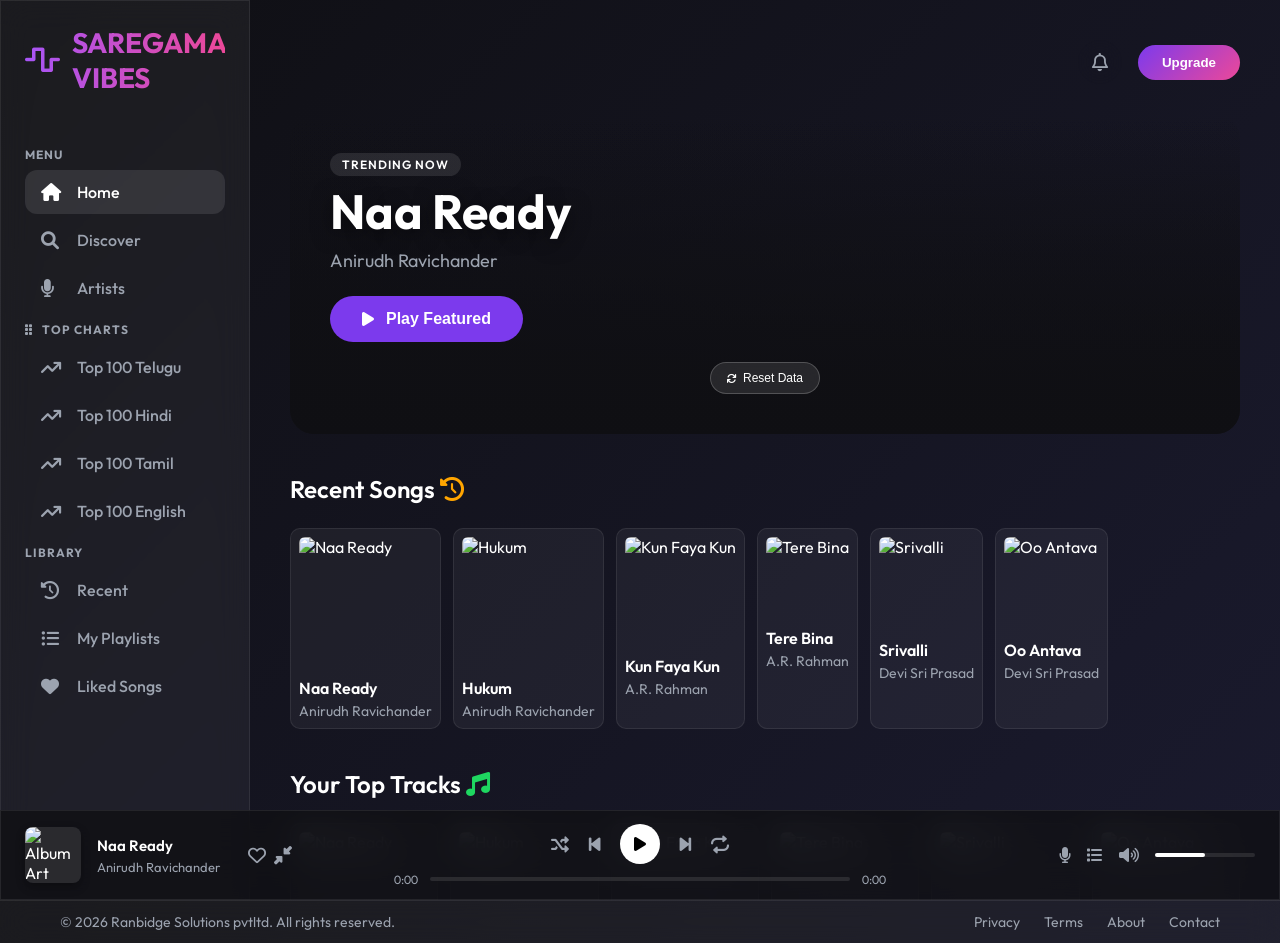
==== ind.html @ a515fdd2 "Add files via upload" ====
<!DOCTYPE html>
<html lang="en">

<head>
    <meta charset="UTF-8">
    <meta name="viewport" content="width=device-width, initial-scale=1.0">
    <title>VIBES | Premium Music Experience</title>
    <meta name="description" content="SAREGAMA VIBES is a beautiful, premium music streaming platform with modern design.">
    <link rel="stylesheet" href="style.css">
    <link href="https://fonts.googleapis.com/css2?family=Outfit:wght@300;400;500;600;700&display=swap" rel="stylesheet">
    <link href="https://cdnjs.cloudflare.com/ajax/libs/font-awesome/6.0.0/css/all.min.css" rel="stylesheet">
</head>

<body>
    <!-- Sidebar Overlay for Mobile -->
    <div class="sidebar-overlay" id="sidebarOverlay" onclick="toggleMobileSidebar()"></div>
    
    <div class="app-container">
        <!-- Sidebar -->
        <aside class="sidebar glass-panel">
            <div class="logo">
                <i class="fa-solid fa-wave-square"></i>
                <span>SAREGAMA VIBES</span>
            </div>

            <nav class="main-nav">
                <h3>Menu</h3>
                <ul>
                    <li class="nav-item active" data-target="home"><i class="fa-solid fa-house"></i> Home</li>
                    <li class="nav-item" data-target="search"><i class="fa-solid fa-magnifying-glass"></i> Discover</li>
                    <li class="nav-item" data-target="artists"><i class="fa-solid fa-microphone"></i> Artists</li>
                </ul>

                <h3 class="draggable-section">
                    <i class="fa-solid fa-grip-vertical drag-handle"></i>
                    Top Charts
                </h3>
                <ul>
                    <li class="nav-item" data-target="chart-telugu"><i class="fa-solid fa-arrow-trend-up"></i> Top 100
                        Telugu</li>
                    <li class="nav-item" data-target="chart-hindi"><i class="fa-solid fa-arrow-trend-up"></i> Top 100
                        Hindi</li>
                    <li class="nav-item" data-target="chart-tamil"><i class="fa-solid fa-arrow-trend-up"></i> Top 100
                        Tamil</li>
                    <li class="nav-item" data-target="chart-english"><i class="fa-solid fa-arrow-trend-up"></i> Top 100
                        English</li>
                </ul>

                <h3>Library</h3>
                <ul>
                    <li class="nav-item" data-target="recent"><i class="fa-solid fa-clock-rotate-left"></i> Recent</li>
                    <li class="nav-item" data-target="playlists"><i class="fa-solid fa-list-ul"></i> My Playlists</li>
                    <li class="nav-item" data-target="liked-songs"><i class="fa-solid fa-heart"></i> Liked Songs</li>
                </ul>
            </nav>

            <div class="sidebar-bottom" id="sidebar-bottom" style="display: none;">
                <div class="user-profile" id="user-profile-btn" onclick="openProfileModal()">
                    <div class="avatar" id="user-avatar">
                        <i class="fa-solid fa-user-check"></i>
                    </div>
                    <span id="user-name">Profile</span>
                </div>
            </div>
        </aside>

        <!-- Main Content -->
        <main class="main-content">
            <header class="top-bar">
                <div style="flex-grow: 1;"></div>
                <div class="header-actions">
                    <button class="icon-btn glass-panel"><i class="fa-regular fa-bell"></i></button>
                    <button class="btn-primary">Upgrade</button>
                </div>
            </header>

            <!-- VIEWS -->

            <!-- HOME VIEW -->
            <div id="view-home" class="view-section active">
                <div class="hero-section"
                    style="background-image: url('https://images.unsplash.com/photo-1614613535308-eb5fbd3d2c17?ixlib=rb-4.0.3&auto=format&fit=crop&w=1200&q=80'); background-size: cover; background-position: center;">
                    <div class="hero-content">
                        <span class="tag">Trending Now</span>
                        <h1 id="hero-title">Husn</h1>
                        <p id="hero-artist">Anuv Jain</p>
                        <div class="hero-buttons">
                            <button class="btn-play-large" onclick="playSongById(18)"><i class="fa-solid fa-play"></i>
                                Play Featured</button>
                        </div>
                        <div class="reset-button-container">
                            <button class="reset-data-btn" onclick="resetData()">
                                <i class="fa-solid fa-refresh"></i>
                                Reset Data
                            </button>
                        </div>
                    </div>
                </div>

                <section class="explore-section">
                    <div class="section-header">
                        <h2>Recent Songs <i class="fa-solid fa-clock-rotate-left" style="color: #ffa500;"></i></h2>
                    </div>
                    <div class="horizontal-scroll-grid" id="recent-songs-grid">
                        <!-- Recent tracks injected via JS -->
                    </div>
                </section>

                <section class="explore-section">
                    <div class="section-header">
                        <h2>Your Top Tracks <i class="fa-solid fa-music" style="color: #1ed760;"></i></h2>
                    </div>
                    <div class="track-grid" id="home-track-grid">
                        <!-- Tracks injected via JS -->
                    </div>
                </section>

                <section class="explore-section">
                    <div class="section-header">
                        <h2>Top Artists <i class="fa-solid fa-fire" style="color: #ff4d4d;"></i></h2>
                    </div>
                    <div class="horizontal-scroll-grid artist-scroll-grid" id="top-artists-grid">
                        <!-- Artists injected via JS -->
                    </div>
                </section>

                <section class="explore-section">
                    <div class="section-header">
                        <h2>All Original Songs <i class="fa-solid fa-music" style="color: #10b981;"></i></h2>
                    </div>
                    <div class="track-grid" id="all-original-songs-grid">
                        <!-- All original songs injected via JS -->
                    </div>
                </section>
            </div>

            <!-- SEARCH / DISCOVER VIEW -->
            <div id="view-search" class="view-section">

                <!-- Search Bar -->
                <section class="search-section">
                    <div class="search-container">
                        <div class="search-input-wrapper">
                            <i class="fa-solid fa-search search-icon"></i>
                            <input type="text" id="search-input" placeholder="Search for songs, artists, or albums..." class="search-input">
                            <button id="clear-search" class="clear-search-btn" style="display: none;">
                                <i class="fa-solid fa-times"></i>
                            </button>
                        </div>
                    </div>
                </section>

                <section class="explore-section" id="discover-recommendations">
                    <div class="section-header">
                        <h2>Recommended For You <i class="fa-solid fa-wand-magic-sparkles" style="color: #a855f7;"></i>
                        </h2>
                    </div>
                    <div class="horizontal-scroll-grid" id="recommended-grid">
                        <!-- Tracks injected via JS -->
                    </div>
                </section>

                <section class="explore-section" id="most-listened-section">
                    <div class="section-header">
                        <h2>Most Listened Songs <i class="fa-solid fa-fire" style="color: #ff6b6b;"></i></h2>
                    </div>
                    <div class="horizontal-scroll-grid" id="most-listened-grid">
                        <!-- Most listened tracks injected via JS -->
                    </div>
                </section>

                <section class="explore-section">
                    <div class="section-header">
                        <h2>Popular Artists <i class="fa-solid fa-star" style="color: #ffd700;"></i></h2>
                    </div>
                    <div class="horizontal-scroll-grid artist-scroll-grid" id="discover-artists-grid">
                        <!-- Popular artists injected via JS -->
                    </div>
                </section>

                <section class="explore-section">
                    <div class="section-header">
                        <h2>Global Hits <i class="fa-solid fa-earth-americas" style="color: #4da6ff;"></i></h2>
                    </div>
                    <div class="horizontal-scroll-grid" id="global-hits-grid">
                        <!-- Tracks injected via JS -->
                    </div>
                </section>

                <div class="section-header" style="margin-top: 40px;">
                    <h2>All Available Songs</h2>
                </div>
                <div class="track-grid" id="search-results-grid">
                    <!-- Tracks injected via JS -->
                </div>
            </div>

            <!-- ARTISTS VIEW -->
            <div id="view-artists" class="view-section">
                <div class="section-header">
                    <h2>Top Artists by Region</h2>
                </div>

                <h3 class="region-title"><i class="fa-solid fa-map-location-dot"></i> Tollywood (Telugu)</h3>
                <div class="artist-list" id="artists-telugu"></div>

                <h3 class="region-title"><i class="fa-solid fa-map-location-dot"></i> Kollywood (Tamil)</h3>
                <div class="artist-list" id="artists-tamil"></div>

                <h3 class="region-title"><i class="fa-solid fa-map-location-dot"></i> Bollywood (Hindi)</h3>
                <div class="artist-list" id="artists-hindi"></div>

                <h3 class="region-title"><i class="fa-solid fa-earth-americas"></i> Global (English)</h3>
                <div class="artist-list" id="artists-english"></div>
            </div>

            <!-- RECENT VIEW -->
            <div id="view-recent" class="view-section">
                <div class="section-header">
                    <h2>Listening History</h2>
                    <button class="btn-outline" style="padding: 6px 16px; font-size: 14px;"
                        onclick="clearHistory()">Clear History</button>
                </div>
                <div class="list-layout" id="recent-list-container">
                    <!-- History injected via JS -->
                </div>
            </div>

            <!-- CHARTS VIEW -->
            <div id="view-charts" class="view-section">
                <div class="section-header">
                    <h2 id="chart-title">Top 100</h2>
                </div>
                <div id="chart-loading" class="empty-state" style="display:none;">
                    <i class="fa-solid fa-compact-disc fa-spin"></i> Fetching live top 100 songs from official
                    servers...
                </div>
                <div class="list-layout" id="chart-list-container">
                    <!-- Chart tracks injected via JS -->
                </div>
            </div>

            <!-- PLAYLISTS VIEW -->
            <div id="view-playlists" class="view-section">
                <div class="section-header">
                    <h2>Favorites Playlist</h2>
                </div>
                <div class="list-layout" id="favorites-list-container">
                    <!-- Favorites injected via JS -->
                </div>
            </div>

            <!-- LIKED SONGS VIEW -->
            <div id="view-liked-songs" class="view-section">
                <div class="section-header">
                    <h2>Liked Songs <i class="fa-solid fa-heart" style="color: #ec4899;"></i></h2>
                    <p class="section-description" id="liked-count">0 liked songs</p>
                </div>
                <div class="track-grid" id="liked-songs-grid">
                    <!-- Liked songs injected via JS -->
                </div>
            </div>

        </main>
    </div>

    <!-- Footer -->
    <footer class="footer">
        <div class="footer-content">
            <p>&copy; 2026 Ranbidge Solutions pvtltd. All rights reserved.</p>
            <div class="footer-links">
                <a href="#">Privacy</a>
                <a href="#">Terms</a>
                <a href="#">About</a>
                <a href="#">Contact</a>
            </div>
        </div>
    </footer>

    <!-- Bottom Player -->
    <div class="bottom-player glass-panel">
        <div class="player-track-info">
            <img src="" alt="Album Art" id="player-art" class="player-cover">
            <div class="player-text">
                <h4 id="player-title">Select a track</h4>
                <p id="player-artist">-</p>
            </div>
            <div class="player-actions-right">
                <button class="icon-btn heart-btn" id="favorite-btn" onclick="toggleFavorite()"><i
                        class="fa-regular fa-heart" id="favorite-icon"></i></button>
                <button class="icon-btn hide-player-btn" id="hide-player-btn" onclick="hidePlayer()" title="Hide Player">
                    <i class="fa-solid fa-down-left-and-up-right-to-center"></i>
                </button>
            </div>
        </div>

        <div class="player-controls-container">
            <div class="player-controls">
                <button class="icon-btn"><i class="fa-solid fa-shuffle"></i></button>
                <button class="icon-btn" onclick="prevSong()"><i class="fa-solid fa-backward-step"></i></button>
                <button class="play-pause-btn" onclick="togglePlay()"><i class="fa-solid fa-play"
                        id="play-icon"></i></button>
                <button class="icon-btn" onclick="nextSong()"><i class="fa-solid fa-forward-step"></i></button>
                <button class="icon-btn"><i class="fa-solid fa-repeat"></i></button>
            </div>
            <div class="progress-bar-container">
                <span class="time current-time" id="current-time">0:00</span>
                <div class="progress-bar" id="progress-container">
                    <div class="progress" id="progress"></div>
                </div>
                <span class="time total-time" id="total-time">0:00</span>
            </div>
        </div>

        <div class="player-actions">
            <i class="fa-solid fa-microphone"></i>
            <i class="fa-solid fa-list"></i>
            <i class="fa-solid fa-volume-high"></i>
            <div class="volume-slider" id="volume-slider">
                <div class="volume-progress" id="volume-progress"></div>
            </div>
        </div>
    </div>

    <!-- Show Player Button (floating) -->
    <button class="show-player-btn" id="show-player-btn" onclick="showPlayer()" title="Show Player">
        <i class="fa-solid fa-up-right-and-down-left-from-center"></i>
    </button>

    <!-- Login Modal -->
    <div id="login-modal" class="login-modal">
        <div class="login-container glass-panel">
            <button class="close-login" onclick="closeLoginModal()">
                <i class="fa-solid fa-xmark"></i>
            </button>
            <div class="login-header">
                <i class="fa-solid fa-wave-square"></i>
                <h2>Welcome to SAREGAMA VIBES</h2>
                <p>Sign in to access your profile and personalized experience</p>
            </div>
            <form class="login-form" onsubmit="handleLogin(event)">
                <div class="form-group">
                    <label for="login-email"><i class="fa-solid fa-envelope"></i> Email</label>
                    <input type="email" id="login-email" placeholder="Enter your email" required>
                </div>
                <div class="form-group">
                    <label for="login-password"><i class="fa-solid fa-lock"></i> Password</label>
                    <input type="password" id="login-password" placeholder="Enter your password" required>
                </div>
                <div class="form-options">
                    <label class="remember-me">
                        <input type="checkbox" id="remember-me">
                        <span>Remember me</span>
                    </label>
                    <a href="#" class="forgot-password">Forgot password?</a>
                </div>
                <button type="submit" class="login-btn">Sign In</button>
            </form>
            <div class="login-divider">
                <span>OR</span>
            </div>
            <div class="social-login">
                <button type="button" class="social-btn google-btn" onclick="socialLogin('google')">
                    <i class="fa-brands fa-google"></i> Continue with Google
                </button>
                <button type="button" class="social-btn spotify-btn" onclick="socialLogin('spotify')">
                    <i class="fa-brands fa-spotify"></i> Continue with Spotify
                </button>
            </div>
            <div class="login-footer">
                <p>Don't have an account? <a href="#" onclick="showSignup()">Sign up</a></p>
            </div>
        </div>
    </div>

    <!-- Profile Modal -->
    <div id="profile-modal" class="profile-modal">
        <div class="profile-container glass-panel">
            <button class="close-profile" onclick="closeProfileModal()">
                <i class="fa-solid fa-xmark"></i>
            </button>
            <div class="profile-header">
                <div class="profile-avatar-large">
                    <i class="fa-solid fa-user"></i>
                </div>
                <h2 id="profile-name">User Name</h2>
                <p id="profile-email">user@email.com</p>
            </div>
            <div class="profile-stats">
                <div class="stat-item">
                    <span class="stat-value" id="profile-songs">0</span>
                    <span class="stat-label">Songs Played</span>
                </div>
                <div class="stat-item">
                    <span class="stat-value" id="profile-liked">0</span>
                    <span class="stat-label">Liked Songs</span>
                </div>
                <div class="stat-item">
                    <span class="stat-value" id="profile-hours">0</span>
                    <span class="stat-label">Hours Listened</span>
                </div>
            </div>
            <div class="profile-actions">
                <button class="profile-action-btn" onclick="editProfile()">
                    <i class="fa-solid fa-pen"></i> Edit Profile
                </button>
                <button class="profile-action-btn" onclick="viewListeningHistory()">
                    <i class="fa-solid fa-clock-rotate-left"></i> History
                </button>
                <button class="profile-action-btn logout-btn" onclick="logout()">
                    <i class="fa-solid fa-right-from-bracket"></i> Logout
                </button>
            </div>
        </div>
    </div>

    <!-- YouTube Player Container (Hidden) -->
    <div id="youtube-player-container" style="display: none;">
        <div id="youtube-player"></div>
    </div>

    <!-- YouTube IFrame API -->
    <script src="https://www.youtube.com/iframe_api"></script>

    <script src="script.js"></script>
</body>

</html>
---- style.css ----
:root {
    --bg-dark: #0f0f13;
    --bg-panel: rgba(255, 255, 255, 0.05);
    --bg-panel-hover: rgba(255, 255, 255, 0.1);
    --glass-border: rgba(255, 255, 255, 0.08);
    --primary: #7c3aed;
    --primary-hover: #8b5cf6;
    --secondary: #ec4899;
    --text-main: #ffffff;
    --text-muted: #9ca3af;
    --font-fam: 'Outfit', sans-serif;
    --player-height: 90px;
    --sidebar-width: 260px;
}

* {
    box-sizing: border-box;
    margin: 0;
    padding: 0;
}

body {
    font-family: var(--font-fam);
    background-color: var(--bg-dark);
    color: var(--text-main);
    overflow: hidden;
    height: 100vh;
    display: flex;
    flex-direction: column;
    background: linear-gradient(135deg, #0f0f13 0%, #1a1a2e 100%);
}

/* Glassmorphism utility */
.glass-panel {
    background: var(--bg-panel);
    backdrop-filter: blur(16px);
    -webkit-backdrop-filter: blur(16px);
    border: 1px solid var(--glass-border);
}

/* Glow effects */
.glow-effect {
    position: relative;
}

.glow-effect::before {
    content: '';
    position: absolute;
    top: -2px;
    left: -2px;
    right: -2px;
    bottom: -2px;
    background: linear-gradient(45deg, var(--primary), var(--secondary));
    z-index: -1;
    border-radius: inherit;
    filter: blur(20px);
    opacity: 0;
    transition: opacity 0.3s ease;
}

.glow-effect:hover::before {
    opacity: 0.6;
}

/* Layout */
.app-container {
    display: flex;
    height: calc(100vh - var(--player-height));
    width: 100%;
}

/* Sidebar */
.sidebar {
    width: var(--sidebar-width);
    display: flex;
    flex-direction: column;
    padding: 24px;
    border-right: 1px solid var(--glass-border);
    transition: width 0.3s ease;
}

.logo {
    display: flex;
    align-items: center;
    gap: 12px;
    font-size: 28px;
    font-weight: 700;
    margin-bottom: 40px;
    background: linear-gradient(to right, #a855f7, #ec4899);
    -webkit-background-clip: text;
    background-clip: text;
    -webkit-text-fill-color: transparent;
}


.main-nav h3 {
    font-size: 12px;
    text-transform: uppercase;
    color: var(--text-muted);
    letter-spacing: 1px;
    margin: 12px 0 8px;
    display: flex;
    align-items: center;
    gap: 8px;
    cursor: default;
}

.main-nav ul {
    list-style: none;
}

.main-nav li {
    display: flex;
    align-items: center;
    gap: 16px;
    padding: 12px 16px;
    margin-bottom: 4px;
    border-radius: 12px;
    color: var(--text-muted);
    font-weight: 500;
    cursor: pointer;
    transition: all 0.3s ease;
}

.main-nav li:hover,
.main-nav li.active {
    background: var(--bg-panel-hover);
    color: var(--text-main);
}

.main-nav li i {
    font-size: 18px;
    width: 20px;
}

.sidebar-bottom {
    margin-top: auto;
}

.user-profile {
    display: flex;
    align-items: center;
    gap: 8px;
    padding: 8px 10px;
    border-radius: 8px;
    background: var(--bg-panel);
    transition: background 0.2s;
    cursor: pointer;
    font-size: 12px;
}

.user-profile:hover {
    background: var(--bg-panel-hover);
}

.avatar {
    width: 24px;
    height: 24px;
    border-radius: 50%;
    background: linear-gradient(135deg, var(--primary), var(--secondary));
}

/* Main Content */
.main-content {
    flex: 1;
    padding: 40px;
    overflow-y: auto;
    padding-bottom: 80px;
}

.main-content::-webkit-scrollbar {
    width: 8px;
}

.main-content::-webkit-scrollbar-track {
    background: transparent;
}

.main-content::-webkit-scrollbar-thumb {
    background: var(--bg-panel-hover);
    border-radius: 4px;
}

/* Header */
.top-bar {
    display: flex;
    justify-content: space-between;
    align-items: center;
    margin-bottom: 30px;
}

.search-bar {
    display: flex;
    align-items: center;
    gap: 12px;
    padding: 12px 20px;
    border-radius: 30px;
    width: 400px;
}

.search-bar i {
    color: var(--text-muted);
}

.search-bar input {
    background: transparent;
    border: none;
    color: var(--text-main);
    font-family: inherit;
    font-size: 15px;
    width: 100%;
    outline: none;
}

.header-actions {
    display: flex;
    gap: 16px;
    align-items: center;
}

.icon-btn {
    background: transparent;
    border: none;
    color: var(--text-muted);
    font-size: 18px;
    cursor: pointer;
    transition: color 0.2s;
    display: flex;
    align-items: center;
    justify-content: center;
}

.icon-btn:hover {
    color: var(--text-main);
}

.header-actions .icon-btn {
    width: 44px;
    height: 44px;
    border-radius: 50%;
}

.btn-primary {
    background: linear-gradient(135deg, var(--primary), var(--secondary));
    color: white;
    border: none;
    padding: 10px 24px;
    border-radius: 20px;
    font-weight: 600;
    cursor: pointer;
    transition: transform 0.2s, box-shadow 0.2s;
}

.btn-primary:hover {
    transform: translateY(-2px);
    box-shadow: 0 4px 15px rgba(124, 58, 237, 0.4);
}

/* Search Section */
.search-section {
    margin-bottom: 32px;
}

.search-container {
    max-width: 600px;
    margin: 0 auto;
}

.search-input-wrapper {
    position: relative;
    display: flex;
    align-items: center;
    background: var(--bg-panel);
    border: 1px solid var(--glass-border);
    border-radius: 24px;
    padding: 12px 20px;
    backdrop-filter: blur(16px);
    -webkit-backdrop-filter: blur(16px);
    transition: all 0.3s ease;
}

.search-input-wrapper:hover {
    border-color: var(--primary);
    box-shadow: 0 4px 20px rgba(124, 58, 237, 0.1);
}

.search-input-wrapper:focus-within {
    border-color: var(--primary);
    box-shadow: 0 0 0 3px rgba(124, 58, 237, 0.1);
}

.search-icon {
    color: var(--text-muted);
    margin-right: 12px;
    font-size: 16px;
}

.search-input {
    flex: 1;
    background: transparent;
    border: none;
    outline: none;
    color: var(--text-primary);
    font-size: 16px;
    font-family: 'Outfit', sans-serif;
    font-weight: 400;
}

.search-input::placeholder {
    color: var(--text-muted);
}

.clear-search-btn {
    background: none;
    border: none;
    color: var(--text-muted);
    cursor: pointer;
    padding: 4px;
    border-radius: 50%;
    width: 24px;
    height: 24px;
    display: flex;
    align-items: center;
    justify-content: center;
    transition: all 0.2s ease;
    margin-left: 8px;
}

.clear-search-btn:hover {
    background: var(--bg-hover);
    color: var(--text-primary);
}

/* Search Results */
.search-results-section {
    display: none;
}

.search-results-section.active {
    display: block;
}

.search-results-header {
    display: flex;
    justify-content: space-between;
    align-items: center;
    margin-bottom: 20px;
}

.search-results-count {
    color: var(--text-muted);
    font-size: 14px;
}

.no-results {
    text-align: center;
    padding: 60px 20px;
    color: var(--text-muted);
}

.no-results i {
    font-size: 48px;
    margin-bottom: 16px;
    opacity: 0.5;
}

/* Views Logic */
.view-section {
    display: none;
    animation: fadeIn 0.4s ease backwards;
}

.view-section.active {
    display: block;
}

/* Hero Section */
.hero-section {
    height: 320px;
    border-radius: 24px;
    margin-bottom: 40px;
    position: relative;
    overflow: hidden;
    background-image: url('synthwave_album_cover.png');
    background-size: cover;
    background-position: center;
    display: flex;
    align-items: flex-end;
    transition: background-image 0.5s ease;
}

/* If image is not loaded yet or missing, fallback */
.hero-section::after {
    content: '';
    position: absolute;
    inset: 0;
    background: linear-gradient(to top, var(--bg-dark), transparent);
    z-index: 1;
}

.hero-content {
    position: relative;
    z-index: 2;
    padding: 40px;
    width: 100%;
    border-radius: 0 0 24px 24px;
    border: none;
    background: linear-gradient(to top, rgba(15, 15, 19, 0.9), transparent);
    border-top: none;
}

.tag {
    background: rgba(255, 255, 255, 0.1);
    padding: 4px 12px;
    border-radius: 20px;
    font-size: 12px;
    font-weight: 600;
    text-transform: uppercase;
    letter-spacing: 1px;
}

.hero-content h1 {
    font-size: 48px;
    margin: 8px 0;
    font-weight: 700;
    text-shadow: 0 4px 20px rgba(0, 0, 0, 0.5);
}

.hero-content p {
    color: var(--text-muted);
    font-size: 18px;
    margin-bottom: 24px;
}

.hero-buttons {
    display: flex;
    gap: 16px;
}

.btn-play-large {
    background: var(--primary);
    color: white;
    border: none;
    padding: 14px 32px;
    border-radius: 30px;
    font-weight: 600;
    font-size: 16px;
    cursor: pointer;
    display: flex;
    align-items: center;
    gap: 12px;
    transition: all 0.3s ease;
}

.btn-play-large:hover {
    background: var(--primary-hover);
    transform: scale(1.05);
    box-shadow: 0 10px 20px rgba(124, 58, 237, 0.4);
}

.reset-button-container {
    margin-top: 20px;
    display: flex;
    justify-content: center;
}

.reset-data-btn {
    background: rgba(255, 255, 255, 0.1);
    color: white;
    border: 1px solid rgba(255, 255, 255, 0.2);
    padding: 8px 16px;
    border-radius: 20px;
    font-weight: 500;
    font-size: 12px;
    cursor: pointer;
    transition: all 0.3s ease;
    display: flex;
    align-items: center;
    gap: 6px;
    backdrop-filter: blur(10px);
    -webkit-backdrop-filter: blur(10px);
}

.reset-data-btn:hover {
    background: rgba(255, 59, 48, 0.2);
    border-color: rgba(255, 59, 48, 0.4);
    transform: translateY(-1px);
}

.reset-data-btn i {
    font-size: 10px;
}

.btn-outline {
    background: rgba(255, 255, 255, 0.1);
    color: white;
    border: 1px solid rgba(255, 255, 255, 0.2);
    padding: 14px 32px;
    border-radius: 30px;
    font-weight: 600;
    font-size: 16px;
    cursor: pointer;
    transition: all 0.3s ease;
}

.btn-outline:hover {
    background: rgba(255, 255, 255, 0.2);
}

/* Explore Section */
.section-header {
    display: flex;
    justify-content: space-between;
    align-items: center;
    margin-bottom: 24px;
}

.section-header h2 {
    font-size: 24px;
    font-weight: 600;
}

.section-header a {
    color: var(--text-muted);
    text-decoration: none;
    font-weight: 500;
    transition: color 0.2s;
}

.section-header a:hover {
color: var(--text-main);
}

.track-grid {
display: grid;
grid-template-columns: repeat(auto-fill, minmax(140px, 1fr));
gap: 12px;
padding-bottom: 40px;
}

.horizontal-scroll-grid {
display: flex;
overflow-x: auto;
gap: 12px;
padding-bottom: 40px;
scrollbar-width: thin;
}

.horizontal-scroll-grid::-webkit-scrollbar {
height: 6px;
}

.horizontal-scroll-grid::-webkit-scrollbar-track {
background: transparent;
}

.horizontal-scroll-grid::-webkit-scrollbar-thumb {
background: var(--bg-panel-hover);
border-radius: 4px;
}

.horizontal-scroll-grid .track-card {
min-width: 100px;
flex: 0 0 auto;
}

.artist-scroll-grid {
gap: 12px;
}

.artist-scroll-grid .track-card {
background: transparent;
border: none;
box-shadow: none;
text-align: center;
}

.artist-scroll-grid .track-card:hover {
background: transparent;
box-shadow: none;
transform: translateY(-4px);
}

.artist-scroll-grid .track-img-container {
border-radius: 50%;
}

.artist-scroll-grid .track-img-container img {
border-radius: 50%;
}

.artist-scroll-grid .play-overlay button {
transform: translateY(15px);
}

.artist-scroll-grid .track-card:hover .play-overlay button {
    transform: translateY(0);
}

.track-card {
    background: var(--bg-panel);
    border: 1px solid var(--glass-border);
    border-radius: 10px;
    padding: 8px;
    transition: transform 0.3s ease, background 0.3s ease, box-shadow 0.3s ease;
    cursor: pointer;
    position: relative;
    overflow: hidden;
}

.track-card:hover {
    transform: translateY(-4px) scale(1.02);
    background: var(--bg-panel-hover);
    box-shadow: 0 8px 20px rgba(0, 0, 0, 0.2), 0 0 20px rgba(124, 58, 237, 0.2);
}

.track-card::before {
    content: '';
    position: absolute;
    top: 0;
    left: -100%;
    width: 100%;
    height: 100%;
    background: linear-gradient(90deg, transparent, rgba(255, 255, 255, 0.1), transparent);
    transition: left 0.5s ease;
}

.track-card:hover::before {
    left: 100%;
}

.track-img-container {
    position: relative;
    width: 100%;
    aspect-ratio: 1;
    border-radius: 6px;
    overflow: hidden;
    margin-bottom: 8px;
aspect-ratio: 1;
border-radius: 6px;
overflow: hidden;
margin-bottom: 8px;
}

.track-img-container img {
width: 100%;
height: 100%;
object-fit: cover;
transition: transform 0.5s ease;
    object-fit: cover;
    transition: transform 0.5s ease;
}

.track-card:hover .track-img-container img {
    transform: scale(1.1);
}

.play-overlay {
    position: absolute;
    inset: 0;
    background: rgba(0, 0, 0, 0.4);
    display: flex;
    align-items: center;
    justify-content: center;
    gap: 12px;
    opacity: 0;
    transition: opacity 0.3s;
}

.track-card:hover .play-overlay {
    opacity: 1;
}

.play-overlay button {
    width: 36px;
    height: 36px;
    border-radius: 50%;
    background: var(--primary);
    color: white;
    border: none;
    font-size: 16px;
    display: flex;
    align-items: center;
    justify-content: center;
    transform: translateY(20px);
    transition: all 0.3s cubic-bezier(0.175, 0.885, 0.32, 1.275);
    cursor: pointer;
    padding-left: 4px;
    /* optical center */
}

.track-card:hover .play-overlay button {
    transform: translateY(0);
}

.play-overlay button:hover {
    background: var(--primary-hover);
    transform: scale(1.1);
}

.play-overlay .like-btn {
    background: rgba(255, 255, 255, 0.2);
    backdrop-filter: blur(10px);
    -webkit-backdrop-filter: blur(10px);
    border: 1px solid rgba(255, 255, 255, 0.3);
    color: white;
    width: 32px;
    height: 32px;
    font-size: 14px;
    transform: translateY(20px);
    transition: all 0.3s cubic-bezier(0.175, 0.885, 0.32, 1.275);
}

.play-overlay .like-btn:hover {
    background: var(--secondary);
    transform: translateY(0) scale(1.1);
    border-color: var(--secondary);
}

.play-overlay .like-btn.liked {
    background: var(--secondary);
    color: white;
    border-color: var(--secondary);
}

.play-overlay .like-btn.liked:hover {
    background: #db2777;
    border-color: #db2777;
}

.track-info h4 {
    font-size: 16px;
    font-weight: 600;
    margin-bottom: 4px;
    white-space: nowrap;
    overflow: hidden;
    text-overflow: ellipsis;
}

.track-info p {
    font-size: 14px;
    color: var(--text-muted);
}

/* List / Row Layouts (Artists, Recent, Playlists) */
.region-title {
    font-size: 18px;
    font-weight: 600;
    margin: 24px 0 16px 0;
    color: var(--primary);
    display: flex;
    align-items: center;
    gap: 8px;
}

.list-layout,
.artist-list {
    display: flex;
    flex-direction: column;
    gap: 12px;
    padding-bottom: 40px;
}

.list-item {
    display: flex;
    align-items: center;
    justify-content: space-between;
    padding: 12px 20px;
    background: var(--bg-panel);
    border: 1px solid var(--glass-border);
    border-radius: 12px;
    transition: background 0.3s, transform 0.2s;
}

.list-item:hover {
    background: var(--bg-panel-hover);
    transform: translateX(4px);
}

.list-item-left {
    display: flex;
    align-items: center;
    gap: 16px;
    flex: 1;
    cursor: pointer;
}

.list-image {
    width: 60px;
    height: 60px;
    border-radius: 8px;
    object-fit: cover;
}

.list-image.round {
    border-radius: 50%;
}

.list-info h4 {
    font-size: 16px;
    font-weight: 600;
    margin-bottom: 4px;
}

.list-info p {
    font-size: 14px;
    color: var(--text-muted);
}

.empty-state {
    color: var(--text-muted);
    font-size: 16px;
    text-align: center;
    padding: 40px 0;
    grid-column: 1 / -1;
}

.player-actions-right {
    display: flex;
    align-items: center;
    gap: 8px;
}

.hide-player-btn {
    color: var(--text-muted);
    transition: all 0.2s ease;
}

.hide-player-btn:hover {
    color: var(--text-primary);
    background: var(--bg-hover);
}

/* Hidden Player State */
.bottom-player.hidden {
    transform: translateY(100%);
    opacity: 0;
    pointer-events: none;
}

/* Show Player Button (floating) */
.show-player-btn {
    position: fixed;
    bottom: 20px;
    right: 20px;
    width: 56px;
    height: 56px;
    border-radius: 50%;
    background: linear-gradient(135deg, var(--primary), var(--secondary));
    color: white;
    border: none;
    cursor: pointer;
    display: none;
    align-items: center;
    justify-content: center;
    font-size: 18px;
    box-shadow: 0 4px 20px rgba(124, 58, 237, 0.4);
    transition: all 0.3s ease;
    z-index: 1000;
}

.show-player-btn:hover {
    transform: scale(1.1);
    box-shadow: 0 6px 25px rgba(124, 58, 237, 0.5);
}

.show-player-btn.visible {
    display: flex;
}

.section-description {
    color: var(--text-muted);
    font-size: 14px;
    margin-top: 4px;
}

/* Footer */
.footer {
    background: var(--bg-panel);
    backdrop-filter: blur(16px);
    -webkit-backdrop-filter: blur(16px);
    border-top: 1px solid var(--glass-border);
    padding: 12px 60px;
    margin-top: auto;
    position: relative;
    z-index: 1;
}

.footer-content {
    display: flex;
    justify-content: space-between;
    align-items: center;
    max-width: 1200px;
    margin: 0 auto;
}

.footer-content p {
    color: var(--text-muted);
    font-size: 14px;
}

.footer-links {
    display: flex;
    gap: 24px;
}

.footer-links a {
    color: var(--text-muted);
    text-decoration: none;
    font-size: 14px;
    transition: color 0.2s;
}

.footer-links a:hover {
    color: var(--text-main);
}

/* Responsive Design */
@media (max-width: 768px) {
    .sidebar {
        position: fixed;
        left: -260px;
        top: 0;
        height: 100vh;
        z-index: 1000;
        transition: left 0.3s ease;
    }
    
    .sidebar.active {
        left: 0;
    }
    
    .main-content {
        padding: 20px;
        margin-left: 0;
    }
    
    .footer-content {
        flex-direction: column;
        gap: 12px;
        text-align: center;
    }
    
    .footer-links {
        gap: 16px;
    }
    
    .track-grid {
        grid-template-columns: repeat(auto-fill, minmax(120px, 1fr));
        gap: 12px;
    }
    
    .horizontal-scroll-grid .track-card {
        min-width: 100px;
    }
    
    .hero-section {
        height: 200px;
    }
    
    .hero-content h1 {
        font-size: 32px;
    }
    
    .player-track-info {
        width: 40%;
    }
    
    .player-controls-container {
        width: 40%;
    }
    
    .player-actions {
        display: none;
    }
}

@media (max-width: 480px) {
    .track-grid {
        grid-template-columns: repeat(auto-fill, minmax(100px, 1fr));
        gap: 8px;
    }
    
    .horizontal-scroll-grid .track-card {
        min-width: 80px;
    }
    
    .track-card {
        padding: 6px;
        border-radius: 8px;
    }
    
    .track-img-container {
        margin-bottom: 6px;
        border-radius: 4px;
    }
    
    .track-info h4 {
        font-size: 12px;
    }
    
    .track-info p {
        font-size: 10px;
    }
    
    .hero-content h1 {
        font-size: 24px;
    }
    
    .hero-content p {
        font-size: 14px;
    }
    
    .btn-play-large {
        padding: 10px 20px;
        font-size: 14px;
    }
    
    .player-track-info {
        width: 50%;
    }
    
    .player-controls-container {
        width: 50%;
    }
    
    .player-controls {
        gap: 12px;
    }
    
    .icon-btn {
        font-size: 16px;
    }
    
    .play-pause-btn {
        width: 32px;
        height: 32px;
    }
    
    .footer {
        padding: 15px 20px;
    }
}
.bottom-player {
    height: var(--player-height);
    display: flex;
    align-items: center;
    justify-content: space-between;
    padding: 0 24px;
    border-top: 1px solid var(--glass-border);
    position: fixed;
    bottom: 0;
    width: 100%;
    z-index: 100;
    background: rgba(15, 15, 19, 0.8);
    backdrop-filter: blur(20px);
    -webkit-backdrop-filter: blur(20px);
}

.player-track-info {
    display: flex;
    align-items: center;
    gap: 16px;
    width: 30%;
}

.player-cover {
    width: 56px;
    height: 56px;
    border-radius: 8px;
    object-fit: cover;
    background: var(--bg-panel-hover);
    /* fallback */
    box-shadow: 0 4px 10px rgba(0, 0, 0, 0.3);
}

.player-text h4 {
    font-size: 15px;
    font-weight: 600;
    margin-bottom: 4px;
}

.player-text p {
    font-size: 13px;
    color: var(--text-muted);
}

.heart-btn {
    margin-left: 12px;
}

.heart-btn:hover i {
    color: var(--secondary);
}

.player-controls-container {
    width: 40%;
    display: flex;
    flex-direction: column;
    align-items: center;
    gap: 8px;
}

.player-controls {
    display: flex;
    align-items: center;
    gap: 20px;
}

.play-pause-btn {
    width: 40px;
    height: 40px;
    border-radius: 50%;
    background: white;
    color: black;
    border: none;
    font-size: 16px;
    display: flex;
    align-items: center;
    justify-content: center;
    cursor: pointer;
    transition: transform 0.2s;
}

.play-pause-btn:hover {
    transform: scale(1.1);
}

.progress-bar-container {
    display: flex;
    align-items: center;
    gap: 12px;
    width: 100%;
}

.time {
    font-size: 12px;
    color: var(--text-muted);
    font-variant-numeric: tabular-nums;
}

.progress-bar {
    flex: 1;
    height: 4px;
    background: rgba(255, 255, 255, 0.1);
    border-radius: 2px;
    cursor: pointer;
    position: relative;
    transition: height 0.2s;
}

.progress-bar:hover {
    height: 6px;
}

.progress {
    width: 0%;
    height: 100%;
    background: var(--primary);
    border-radius: 2px;
    position: relative;
}

.progress-bar:hover .progress {
    background: linear-gradient(to right, var(--primary), var(--secondary));
}

.progress::after {
    content: '';
    position: absolute;
    right: -6px;
    top: 50%;
    transform: translateY(-50%);
    width: 12px;
    height: 12px;
    background: white;
    border-radius: 50%;
    opacity: 0;
    transition: opacity 0.2s;
    box-shadow: 0 0 10px rgba(0, 0, 0, 0.5);
}

.progress-bar:hover .progress::after {
    opacity: 1;
}

.player-actions {
    width: 30%;
    display: flex;
    justify-content: flex-end;
    align-items: center;
    gap: 16px;
    color: var(--text-muted);
}

.player-actions i {
    cursor: pointer;
    transition: color 0.2s;
}

.player-actions i:hover {
    color: var(--text-main);
}

.volume-slider {
    width: 100px;
    height: 4px;
    background: rgba(255, 255, 255, 0.1);
    border-radius: 2px;
    cursor: pointer;
}

.volume-progress {
    width: 60%;
    height: 100%;
    background: var(--text-main);
    border-radius: 2px;
}

.volume-slider:hover .volume-progress {
    background: var(--primary);
}

/* Animations */
@keyframes fadeIn {
    from {
        opacity: 0;
        transform: translateY(20px);
    }

    to {
        opacity: 1;
        transform: translateY(0);
    }
}

.track-card {
    animation: fadeIn 0.5s ease backwards;
}

.track-card:nth-child(1) {
    animation-delay: 0.1s;
}

.track-card:nth-child(2) {
    animation-delay: 0.2s;
}

.track-card:nth-child(3) {
    animation-delay: 0.3s;
}

.track-card:nth-child(4) {
    animation-delay: 0.4s;
}

.track-card:nth-child(5) {
animation-delay: 0.5s;
}

.track-card:nth-child(6) {
animation-delay: 0.6s;
}

/* ----------------------------------------------------
   LOGIN & PROFILE STYLES
   ---------------------------------------------------- */

/* Login Modal */
.login-modal {
display: none;
position: fixed;
top: 0;
left: 0;
width: 100%;
height: 100%;
background: rgba(0, 0, 0, 0.8);
backdrop-filter: blur(10px);
-webkit-backdrop-filter: blur(10px);
z-index: 2000;
justify-content: center;
align-items: center;
animation: fadeIn 0.3s ease;
}

.login-modal.active {
display: flex;
}

.login-container {
width: 90%;
max-width: 420px;
padding: 40px;
border-radius: 20px;
position: relative;
animation: slideUp 0.4s ease;
}

@keyframes slideUp {
from {
opacity: 0;
transform: translateY(50px);
}
to {
opacity: 1;
transform: translateY(0);
}
}

.close-login {
position: absolute;
top: 20px;
right: 20px;
background: none;
border: none;
color: var(--text-muted);
font-size: 20px;
cursor: pointer;
transition: color 0.2s;
width: 36px;
height: 36px;
display: flex;
align-items: center;
justify-content: center;
border-radius: 50%;
}

.close-login:hover {
color: var(--text-main);
background: rgba(255, 255, 255, 0.1);
}

.login-header {
text-align: center;
margin-bottom: 30px;
}

.login-header i {
font-size: 48px;
background: linear-gradient(135deg, var(--primary), var(--secondary));
-webkit-background-clip: text;
-webkit-text-fill-color: transparent;
background-clip: text;
margin-bottom: 16px;
}

.login-header h2 {
font-size: 24px;
font-weight: 700;
margin-bottom: 8px;
}

.login-header p {
font-size: 14px;
color: var(--text-muted);
}

.login-form {
display: flex;
flex-direction: column;
gap: 20px;
}

.form-group {
display: flex;
flex-direction: column;
gap: 8px;
}

.form-group label {
font-size: 14px;
font-weight: 500;
color: var(--text-secondary);
display: flex;
align-items: center;
gap: 8px;
}

.form-group label i {
color: var(--primary);
font-size: 14px;
}

.form-group input {
padding: 14px 16px;
border: 1px solid var(--glass-border);
border-radius: 12px;
background: var(--bg-dark);
color: var(--text-main);
font-size: 15px;
transition: all 0.2s;
}

.form-group input:focus {
outline: none;
border-color: var(--primary);
box-shadow: 0 0 0 3px rgba(29, 185, 84, 0.1);
}

.form-group input::placeholder {
color: var(--text-muted);
}

.form-options {
display: flex;
justify-content: space-between;
align-items: center;
font-size: 13px;
}

.remember-me {
display: flex;
align-items: center;
gap: 8px;
cursor: pointer;
color: var(--text-secondary);
}

.remember-me input[type="checkbox"] {
width: 16px;
height: 16px;
accent-color: var(--primary);
cursor: pointer;
}

.forgot-password {
color: var(--primary);
text-decoration: none;
transition: opacity 0.2s;
}

.forgot-password:hover {
opacity: 0.8;
}

.login-btn {
padding: 14px 24px;
background: linear-gradient(135deg, var(--primary), var(--primary-dark));
border: none;
border-radius: 12px;
color: white;
font-size: 16px;
font-weight: 600;
cursor: pointer;
transition: all 0.2s;
margin-top: 10px;
}

.login-btn:hover {
transform: translateY(-2px);
box-shadow: 0 8px 20px rgba(29, 185, 84, 0.3);
}

.login-divider {
display: flex;
align-items: center;
margin: 24px 0;
color: var(--text-muted);
font-size: 13px;
}

.login-divider::before,
.login-divider::after {
content: '';
flex: 1;
height: 1px;
background: var(--glass-border);
margin: 0 16px;
}

.social-login {
display: flex;
flex-direction: column;
gap: 12px;
}

.social-btn {
padding: 12px 20px;
border: 1px solid var(--glass-border);
border-radius: 12px;
background: var(--bg-panel);
color: var(--text-main);
font-size: 14px;
font-weight: 500;
cursor: pointer;
transition: all 0.2s;
display: flex;
align-items: center;
justify-content: center;
gap: 10px;
}

.social-btn:hover {
background: var(--bg-panel-hover);
border-color: var(--text-muted);
}

.google-btn i {
color: #ea4335;
}

.spotify-btn i {
color: #1ed760;
}

.login-footer {
text-align: center;
margin-top: 24px;
font-size: 14px;
color: var(--text-muted);
}

.login-footer a {
color: var(--primary);
text-decoration: none;
font-weight: 600;
}

.login-footer a:hover {
text-decoration: underline;
}

/* Profile Modal */
.profile-modal {
display: none;
position: fixed;
top: 0;
left: 0;
width: 100%;
height: 100%;
background: rgba(0, 0, 0, 0.8);
backdrop-filter: blur(10px);
-webkit-backdrop-filter: blur(10px);
z-index: 2000;
justify-content: center;
align-items: center;
animation: fadeIn 0.3s ease;
}

.profile-modal.active {
display: flex;
}

.profile-container {
width: 90%;
max-width: 400px;
padding: 40px;
border-radius: 20px;
position: relative;
animation: slideUp 0.4s ease;
}

.close-profile {
position: absolute;
top: 20px;
right: 20px;
background: none;
border: none;
color: var(--text-muted);
font-size: 20px;
cursor: pointer;
transition: color 0.2s;
width: 36px;
height: 36px;
display: flex;
align-items: center;
justify-content: center;
border-radius: 50%;
}

.close-profile:hover {
color: var(--text-main);
background: rgba(255, 255, 255, 0.1);
}

.profile-header {
text-align: center;
margin-bottom: 30px;
}

.profile-avatar-large {
width: 100px;
height: 100px;
border-radius: 50%;
background: linear-gradient(135deg, var(--primary), var(--secondary));
display: flex;
align-items: center;
justify-content: center;
margin: 0 auto 20px;
font-size: 40px;
color: white;
}

.profile-header h2 {
font-size: 22px;
font-weight: 700;
margin-bottom: 6px;
}

.profile-header p {
font-size: 14px;
color: var(--text-muted);
}

.profile-stats {
display: flex;
justify-content: space-around;
padding: 20px 0;
border-top: 1px solid var(--glass-border);
border-bottom: 1px solid var(--glass-border);
margin-bottom: 24px;
}

.stat-item {
text-align: center;
}

.stat-value {
display: block;
font-size: 24px;
font-weight: 700;
color: var(--primary);
margin-bottom: 4px;
}

.stat-label {
font-size: 12px;
color: var(--text-muted);
text-transform: uppercase;
letter-spacing: 0.5px;
}

.profile-actions {
display: flex;
flex-direction: column;
gap: 12px;
}

.profile-action-btn {
padding: 14px 20px;
border: 1px solid var(--glass-border);
border-radius: 12px;
background: var(--bg-panel);
color: var(--text-main);
font-size: 14px;
font-weight: 500;
cursor: pointer;
transition: all 0.2s;
display: flex;
align-items: center;
justify-content: center;
gap: 10px;
}

.profile-action-btn:hover {
background: var(--bg-panel-hover);
border-color: var(--text-muted);
}

.logout-btn {
color: var(--secondary);
border-color: var(--secondary);
}

.logout-btn:hover {
background: rgba(236, 72, 153, 0.1);
}

/* User Profile Button in Sidebar */
.user-profile {
display: flex;
align-items: center;
gap: 12px;
padding: 12px;
border-radius: 12px;
cursor: pointer;
transition: all 0.2s;
background: rgba(255, 255, 255, 0.05);
}

.user-profile:hover {
background: rgba(255, 255, 255, 0.1);
}

.user-profile .avatar {
width: 40px;
height: 40px;
border-radius: 50%;
background: linear-gradient(135deg, var(--primary), var(--secondary));
display: flex;
align-items: center;
justify-content: center;
font-size: 18px;
color: white;
flex-shrink: 0;
}

.user-profile span {
font-size: 14px;
font-weight: 500;
color: var(--text-main);
white-space: nowrap;
overflow: hidden;
text-overflow: ellipsis;
}

.user-profile.logged-in .avatar {
background: linear-gradient(135deg, #1db954, #1ed760);
}

/* Responsive for Login/Profile */
@media (max-width: 480px) {
.login-container,
.profile-container {
padding: 30px 24px;
width: 95%;
}

.login-header i {
font-size: 36px;
}

.login-header h2 {
font-size: 20px;
}

.profile-avatar-large {
width: 80px;
height: 80px;
font-size: 32px;
}

.stat-value {
font-size: 20px;
}
}

/* ----------------------------------------------------
   SCROLLABLE SIDEBAR STYLES
   ---------------------------------------------------- */

/* Make sidebar always visible and scrollable */
.sidebar {
    overflow-y: auto;
    overflow-x: hidden;
    scrollbar-width: thin;
    scrollbar-color: rgba(255, 255, 255, 0.2) transparent;
}

.sidebar::-webkit-scrollbar {
    width: 6px;
}

.sidebar::-webkit-scrollbar-track {
    background: transparent;
}

.sidebar::-webkit-scrollbar-thumb {
    background: rgba(255, 255, 255, 0.2);
    border-radius: 3px;
}

.sidebar::-webkit-scrollbar-thumb:hover {
    background: rgba(255, 255, 255, 0.3);
}

/* Fixed height for main-nav to allow scrolling */
.sidebar .main-nav {
    flex: 1;
    overflow-y: auto;
    overflow-x: hidden;
    padding-right: 5px;
    margin-right: -5px;
    scrollbar-width: thin;
    scrollbar-color: rgba(255, 255, 255, 0.2) transparent;
}

.sidebar .main-nav::-webkit-scrollbar {
    width: 4px;
}

.sidebar .main-nav::-webkit-scrollbar-track {
    background: transparent;
}

.sidebar .main-nav::-webkit-scrollbar-thumb {
    background: rgba(255, 255, 255, 0.15);
    border-radius: 2px;
}

/* Fixed sidebar for hosting - always show complete */
@media (min-width: 769px) {
    .app-container {
        display: flex;
        min-height: 100vh;
    }
    
    .sidebar {
        position: fixed;
        left: 0;
        top: 0;
        height: 100vh;
        width: 250px;
        min-width: 250px;
        z-index: 100;
    }
    
    .main-content {
        margin-left: 250px;
        flex: 1;
        min-height: 100vh;
    }
}

/* Mobile sidebar remains slide-out */
@media (max-width: 768px) {
    .sidebar {
        position: fixed;
        left: -100%;
        top: 0;
        height: 100vh;
        width: 280px;
        z-index: 1000;
        transition: left 0.3s ease;
    }
    
    .sidebar.active {
        left: 0;
    }
    
    .main-content {
        margin-left: 0;
    }
}
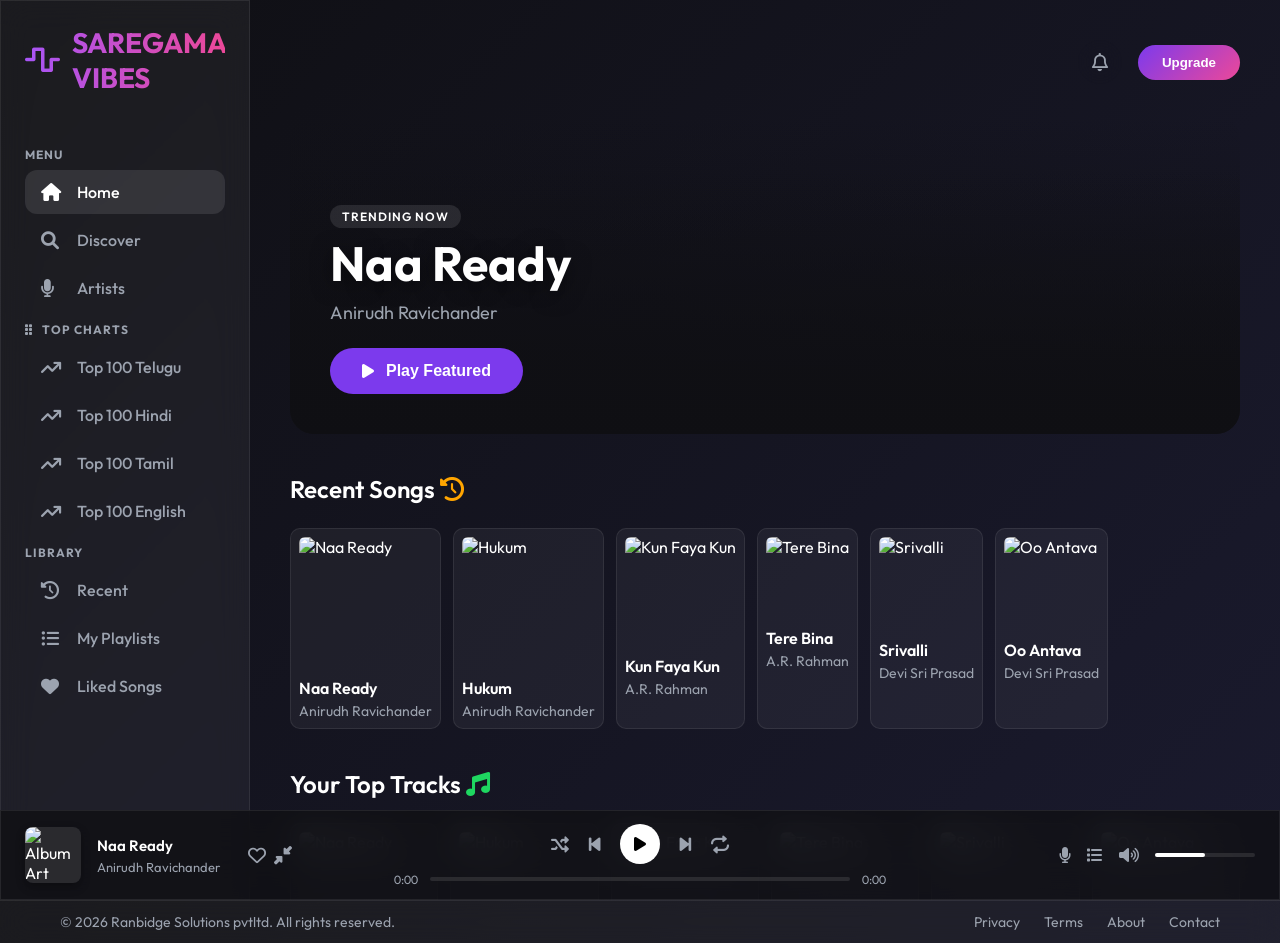
==== commit 46359240: "Update ind.html" ====
--- a/ind.html
+++ b/ind.html
@@ -88,11 +88,6 @@
                             <button class="btn-play-large" onclick="playSongById(18)"><i class="fa-solid fa-play"></i>
                                 Play Featured</button>
                         </div>
-                        <div class="reset-button-container">
-                            <button class="reset-data-btn" onclick="resetData()">
-                                <i class="fa-solid fa-refresh"></i>
-                                Reset Data
-                            </button>
                         </div>
                     </div>
                 </div>
@@ -425,4 +420,5 @@
     <script src="script.js"></script>
 </body>
 
-</html>+
+</html>
